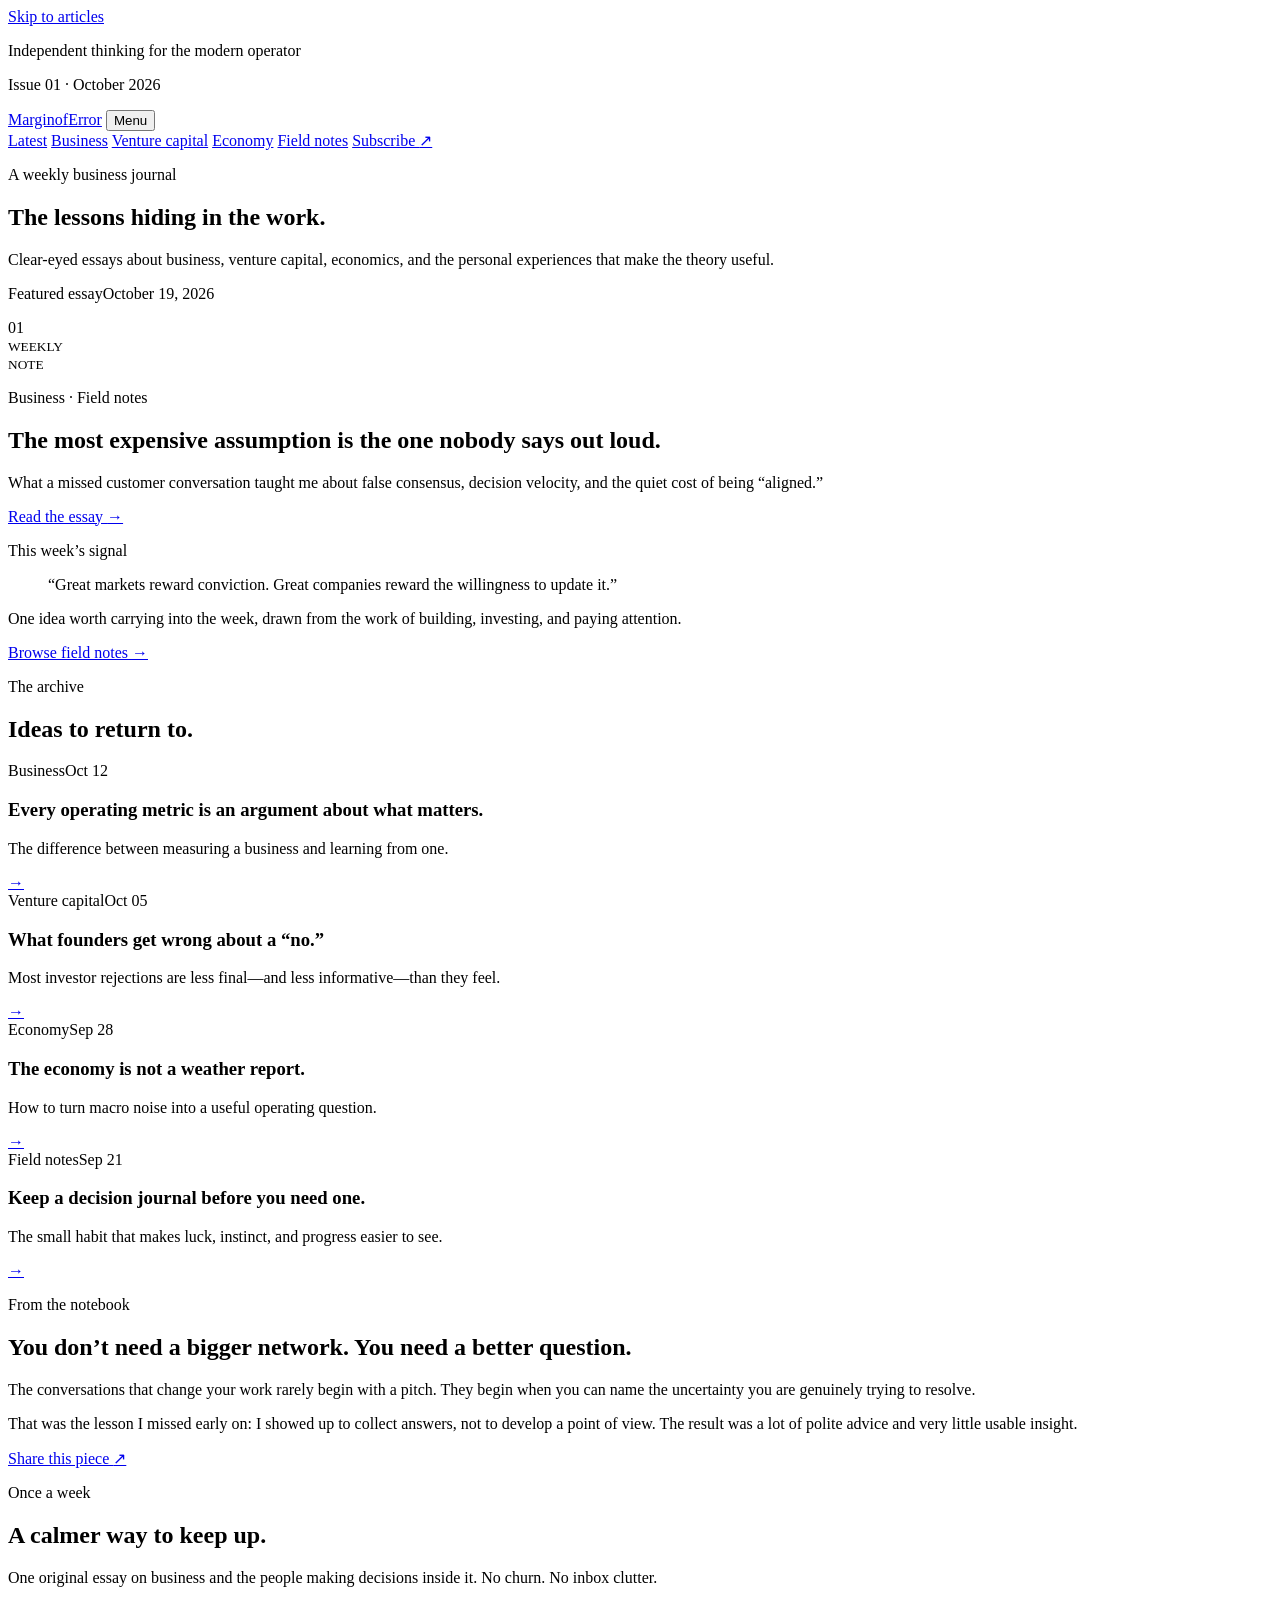
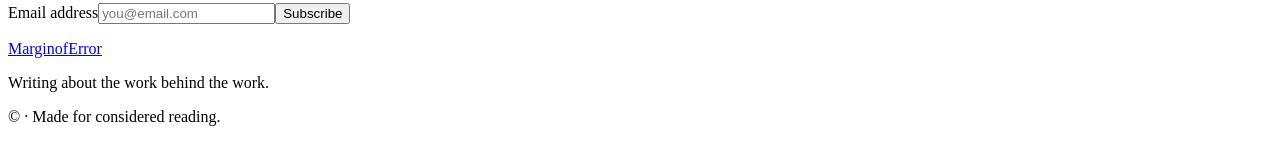
==== index.html @ c765448d "Publish Margin of Error homepage" ====
<!doctype html>
<html lang="en">
  <head>
    <meta charset="UTF-8" />
    <meta name="viewport" content="width=device-width, initial-scale=1.0" />
    <meta name="description" content="A weekly field note on business, venture capital, economics, and the lessons behind the decisions." />
    <title>Margin of Error — Business notes for people building things</title>
    <link rel="preconnect" href="https://fonts.googleapis.com" />
    <link rel="preconnect" href="https://fonts.gstatic.com" crossorigin />
    <link href="https://fonts.googleapis.com/css2?family=DM+Mono:wght@400;500&family=DM+Sans:wght@400;500;600;700&family=Newsreader:opsz,wght@6..72,400;6..72,500;6..72,600&display=swap" rel="stylesheet" />
    <link rel="stylesheet" href="styles.css" />
  </head>
  <body>
    <a class="skip-link" href="#main">Skip to articles</a>
    <header class="site-header">
      <div class="topline">
        <p>Independent thinking for the modern operator</p>
        <p id="issue-date">Issue 01 · October 2026</p>
      </div>
      <div class="masthead">
        <a class="wordmark" href="#top" aria-label="Margin of Error home">Margin<span>of</span>Error</a>
        <button class="menu-button" aria-expanded="false" aria-controls="site-nav">Menu <span></span></button>
      </div>
      <nav id="site-nav" class="site-nav" aria-label="Primary navigation">
        <a class="active" href="#latest">Latest</a>
        <a href="#business">Business</a>
        <a href="#venture">Venture capital</a>
        <a href="#economy">Economy</a>
        <a href="#notes">Field notes</a>
        <a class="subscribe-link" href="#subscribe">Subscribe <span>↗</span></a>
      </nav>
    </header>

    <main id="main">
      <section id="top" class="intro" aria-labelledby="intro-title">
        <p class="eyebrow">A weekly business journal</p>
        <h1 id="intro-title">The lessons hiding in the work.</h1>
        <p class="dek">Clear-eyed essays about business, venture capital, economics, and the personal experiences that make the theory useful.</p>
      </section>

      <section id="latest" class="feature-grid" aria-labelledby="feature-title">
        <article class="feature-story">
          <div class="story-kicker"><span>Featured essay</span><time datetime="2026-10-19">October 19, 2026</time></div>
          <div class="feature-art" aria-hidden="true">
            <div class="sun"></div><div class="horizon"></div><div class="shape shape-one"></div><div class="shape shape-two"></div><div class="shape shape-three"></div>
            <p>01<br><small>WEEKLY<br>NOTE</small></p>
          </div>
          <p class="category">Business · Field notes</p>
          <h2 id="feature-title">The most expensive assumption is the one nobody says out loud.</h2>
          <p class="summary">What a missed customer conversation taught me about false consensus, decision velocity, and the quiet cost of being “aligned.”</p>
          <a class="text-link" href="#essay">Read the essay <span>→</span></a>
        </article>
        <aside class="weekly-note" aria-labelledby="note-title">
          <p class="eyebrow">This week’s signal</p>
          <blockquote id="note-title">“Great markets reward conviction. Great companies reward the willingness to update it.”</blockquote>
          <p>One idea worth carrying into the week, drawn from the work of building, investing, and paying attention.</p>
          <a href="#notes" class="text-link">Browse field notes <span>→</span></a>
        </aside>
      </section>

      <section class="archive" aria-labelledby="archive-title">
        <div class="section-heading"><p class="eyebrow">The archive</p><h2 id="archive-title">Ideas to return to.</h2></div>
        <div class="article-list">
          <article id="business" class="article-row">
            <div class="article-meta"><span>Business</span><time datetime="2026-10-12">Oct 12</time></div>
            <div><h3>Every operating metric is an argument about what matters.</h3><p>The difference between measuring a business and learning from one.</p></div>
            <a href="#essay" aria-label="Read Every operating metric is an argument about what matters">→</a>
          </article>
          <article id="venture" class="article-row">
            <div class="article-meta"><span>Venture capital</span><time datetime="2026-10-05">Oct 05</time></div>
            <div><h3>What founders get wrong about a “no.”</h3><p>Most investor rejections are less final—and less informative—than they feel.</p></div>
            <a href="#essay" aria-label="Read What founders get wrong about a no">→</a>
          </article>
          <article id="economy" class="article-row">
            <div class="article-meta"><span>Economy</span><time datetime="2026-09-28">Sep 28</time></div>
            <div><h3>The economy is not a weather report.</h3><p>How to turn macro noise into a useful operating question.</p></div>
            <a href="#essay" aria-label="Read The economy is not a weather report">→</a>
          </article>
          <article id="notes" class="article-row">
            <div class="article-meta"><span>Field notes</span><time datetime="2026-09-21">Sep 21</time></div>
            <div><h3>Keep a decision journal before you need one.</h3><p>The small habit that makes luck, instinct, and progress easier to see.</p></div>
            <a href="#essay" aria-label="Read Keep a decision journal before you need one">→</a>
          </article>
        </div>
      </section>

      <section id="essay" class="essay-preview" aria-labelledby="essay-title">
        <p class="eyebrow">From the notebook</p>
        <h2 id="essay-title">You don’t need a bigger network. You need a better question.</h2>
        <div class="essay-copy"><p>The conversations that change your work rarely begin with a pitch. They begin when you can name the uncertainty you are genuinely trying to resolve.</p><p>That was the lesson I missed early on: I showed up to collect answers, not to develop a point of view. The result was a lot of polite advice and very little usable insight.</p></div>
        <a class="button" href="mailto:?subject=Margin%20of%20Error">Share this piece <span>↗</span></a>
      </section>

      <section id="subscribe" class="subscribe" aria-labelledby="subscribe-title">
        <div><p class="eyebrow">Once a week</p><h2 id="subscribe-title">A calmer way to keep up.</h2></div>
        <div><p>One original essay on business and the people making decisions inside it. No churn. No inbox clutter.</p><form class="signup-form"><label class="sr-only" for="email">Email address</label><input id="email" type="email" placeholder="you@email.com" required /><button type="submit">Subscribe</button></form><p class="form-message" aria-live="polite"></p></div>
      </section>
    </main>
    <footer><a class="wordmark small" href="#top">Margin<span>of</span>Error</a><p>Writing about the work behind the work.</p><p>© <span id="year"></span> · Made for considered reading.</p></footer>
    <script src="script.js"></script>
  </body>
</html>
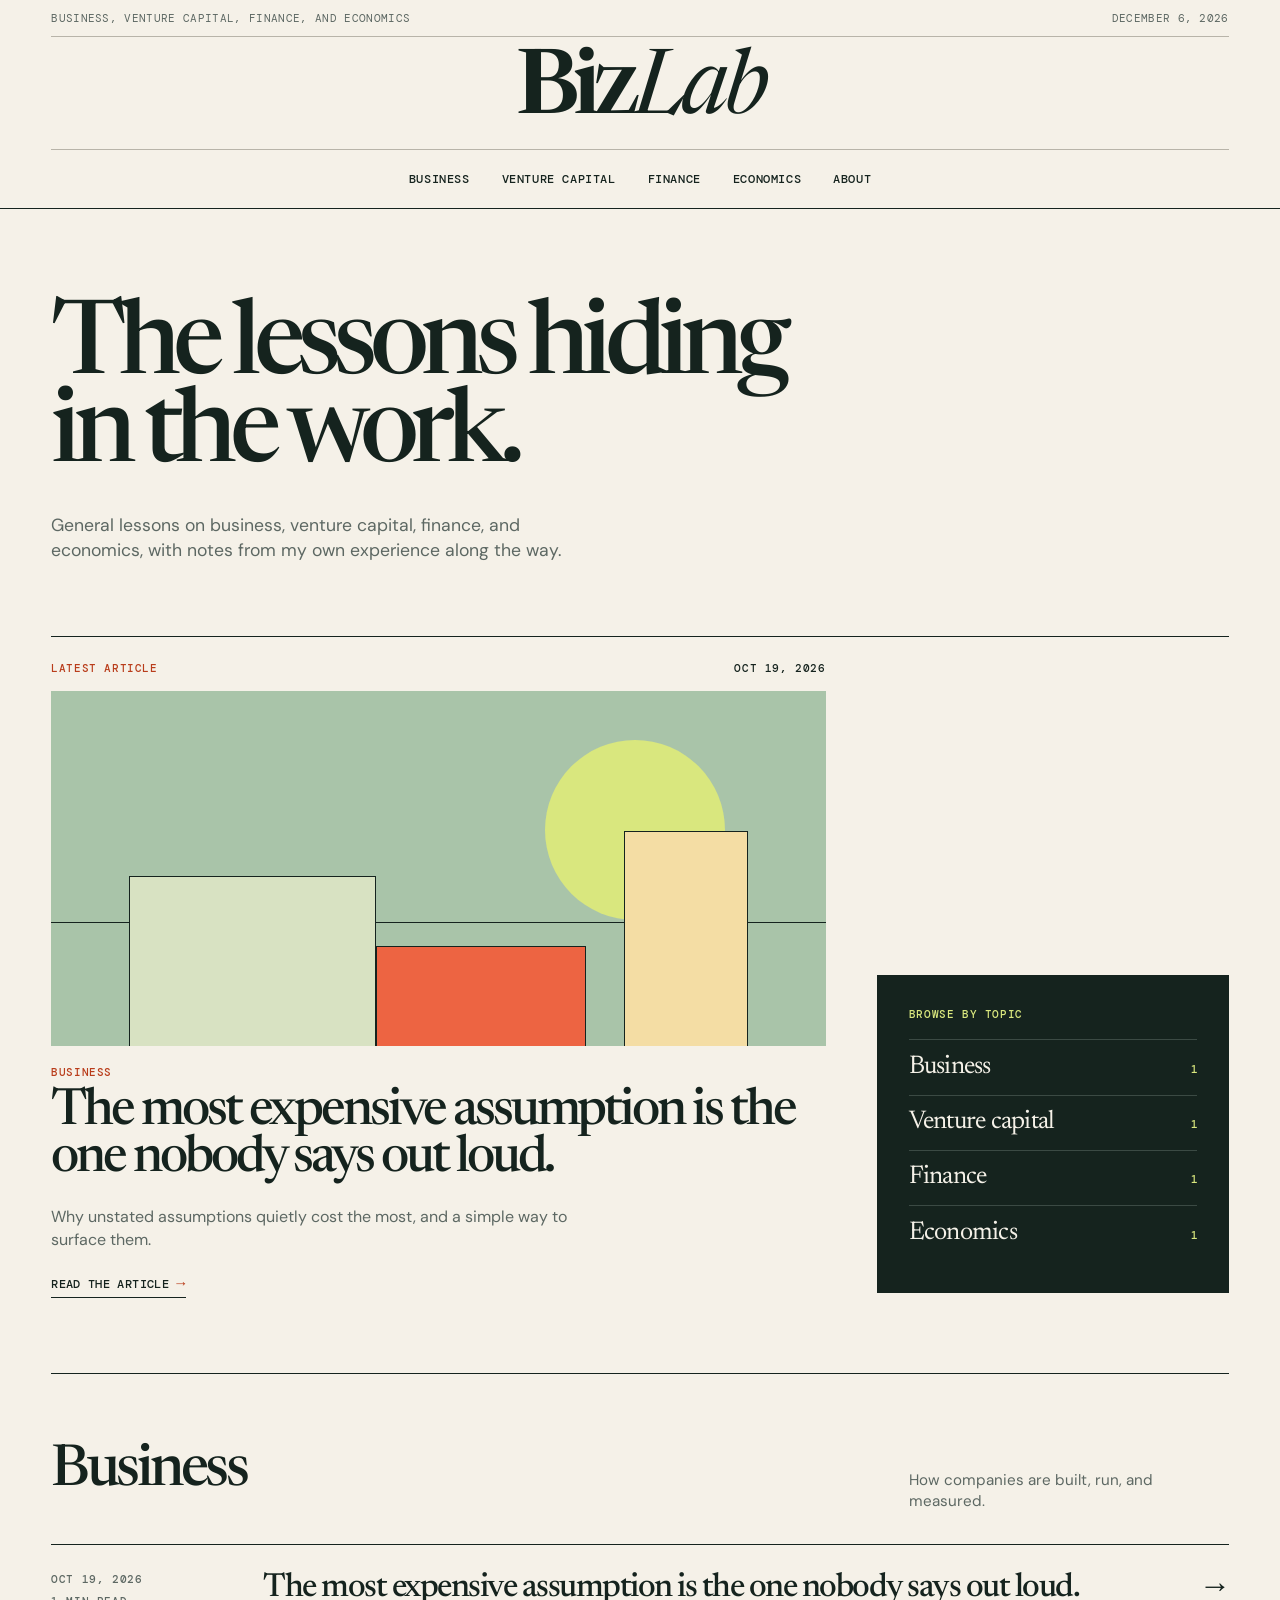
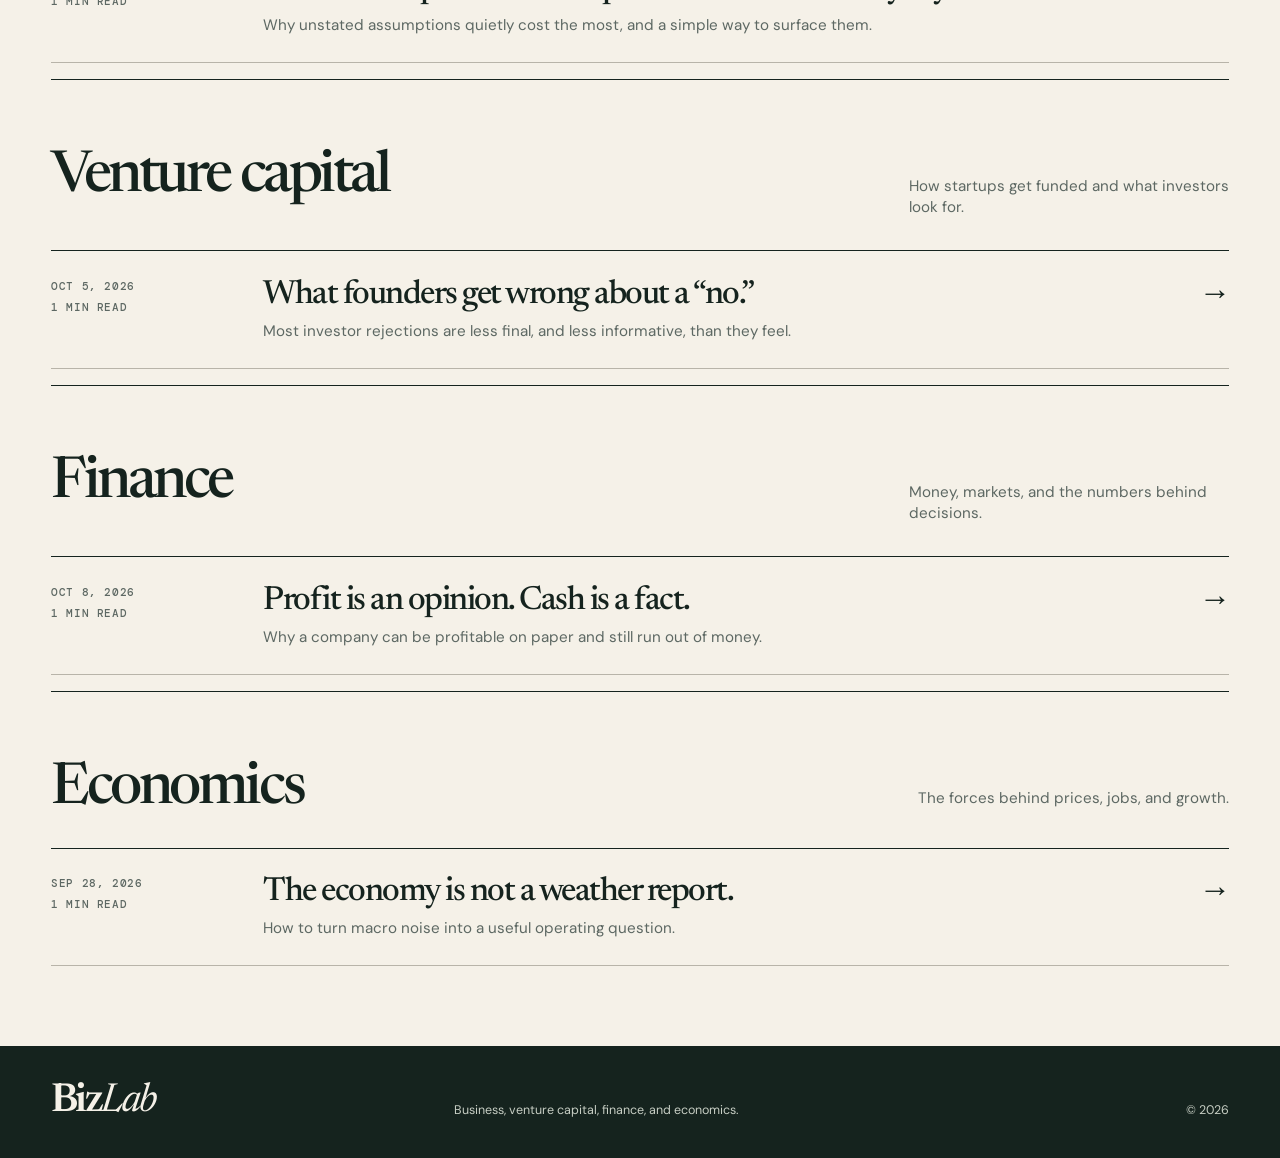
==== commit c1de869e: "Add files via upload" ====
--- a/index.html
+++ b/index.html
@@ -1,102 +1,6 @@
 <!doctype html>
-<html lang="en">
-  <head>
-    <meta charset="UTF-8" />
-    <meta name="viewport" content="width=device-width, initial-scale=1.0" />
-    <meta name="description" content="A weekly field note on business, venture capital, economics, and the lessons behind the decisions." />
-    <title>Margin of Error — Business notes for people building things</title>
-    <link rel="preconnect" href="https://fonts.googleapis.com" />
-    <link rel="preconnect" href="https://fonts.gstatic.com" crossorigin />
-    <link href="https://fonts.googleapis.com/css2?family=DM+Mono:wght@400;500&family=DM+Sans:wght@400;500;600;700&family=Newsreader:opsz,wght@6..72,400;6..72,500;6..72,600&display=swap" rel="stylesheet" />
-    <link rel="stylesheet" href="styles.css" />
-  </head>
-  <body>
-    <a class="skip-link" href="#main">Skip to articles</a>
-    <header class="site-header">
-      <div class="topline">
-        <p>Independent thinking for the modern operator</p>
-        <p id="issue-date">Issue 01 · October 2026</p>
-      </div>
-      <div class="masthead">
-        <a class="wordmark" href="#top" aria-label="Margin of Error home">Margin<span>of</span>Error</a>
-        <button class="menu-button" aria-expanded="false" aria-controls="site-nav">Menu <span></span></button>
-      </div>
-      <nav id="site-nav" class="site-nav" aria-label="Primary navigation">
-        <a class="active" href="#latest">Latest</a>
-        <a href="#business">Business</a>
-        <a href="#venture">Venture capital</a>
-        <a href="#economy">Economy</a>
-        <a href="#notes">Field notes</a>
-        <a class="subscribe-link" href="#subscribe">Subscribe <span>↗</span></a>
-      </nav>
-    </header>
-
-    <main id="main">
-      <section id="top" class="intro" aria-labelledby="intro-title">
-        <p class="eyebrow">A weekly business journal</p>
-        <h1 id="intro-title">The lessons hiding in the work.</h1>
-        <p class="dek">Clear-eyed essays about business, venture capital, economics, and the personal experiences that make the theory useful.</p>
-      </section>
-
-      <section id="latest" class="feature-grid" aria-labelledby="feature-title">
-        <article class="feature-story">
-          <div class="story-kicker"><span>Featured essay</span><time datetime="2026-10-19">October 19, 2026</time></div>
-          <div class="feature-art" aria-hidden="true">
-            <div class="sun"></div><div class="horizon"></div><div class="shape shape-one"></div><div class="shape shape-two"></div><div class="shape shape-three"></div>
-            <p>01<br><small>WEEKLY<br>NOTE</small></p>
-          </div>
-          <p class="category">Business · Field notes</p>
-          <h2 id="feature-title">The most expensive assumption is the one nobody says out loud.</h2>
-          <p class="summary">What a missed customer conversation taught me about false consensus, decision velocity, and the quiet cost of being “aligned.”</p>
-          <a class="text-link" href="#essay">Read the essay <span>→</span></a>
-        </article>
-        <aside class="weekly-note" aria-labelledby="note-title">
-          <p class="eyebrow">This week’s signal</p>
-          <blockquote id="note-title">“Great markets reward conviction. Great companies reward the willingness to update it.”</blockquote>
-          <p>One idea worth carrying into the week, drawn from the work of building, investing, and paying attention.</p>
-          <a href="#notes" class="text-link">Browse field notes <span>→</span></a>
-        </aside>
-      </section>
-
-      <section class="archive" aria-labelledby="archive-title">
-        <div class="section-heading"><p class="eyebrow">The archive</p><h2 id="archive-title">Ideas to return to.</h2></div>
-        <div class="article-list">
-          <article id="business" class="article-row">
-            <div class="article-meta"><span>Business</span><time datetime="2026-10-12">Oct 12</time></div>
-            <div><h3>Every operating metric is an argument about what matters.</h3><p>The difference between measuring a business and learning from one.</p></div>
-            <a href="#essay" aria-label="Read Every operating metric is an argument about what matters">→</a>
-          </article>
-          <article id="venture" class="article-row">
-            <div class="article-meta"><span>Venture capital</span><time datetime="2026-10-05">Oct 05</time></div>
-            <div><h3>What founders get wrong about a “no.”</h3><p>Most investor rejections are less final—and less informative—than they feel.</p></div>
-            <a href="#essay" aria-label="Read What founders get wrong about a no">→</a>
-          </article>
-          <article id="economy" class="article-row">
-            <div class="article-meta"><span>Economy</span><time datetime="2026-09-28">Sep 28</time></div>
-            <div><h3>The economy is not a weather report.</h3><p>How to turn macro noise into a useful operating question.</p></div>
-            <a href="#essay" aria-label="Read The economy is not a weather report">→</a>
-          </article>
-          <article id="notes" class="article-row">
-            <div class="article-meta"><span>Field notes</span><time datetime="2026-09-21">Sep 21</time></div>
-            <div><h3>Keep a decision journal before you need one.</h3><p>The small habit that makes luck, instinct, and progress easier to see.</p></div>
-            <a href="#essay" aria-label="Read Keep a decision journal before you need one">→</a>
-          </article>
-        </div>
-      </section>
-
-      <section id="essay" class="essay-preview" aria-labelledby="essay-title">
-        <p class="eyebrow">From the notebook</p>
-        <h2 id="essay-title">You don’t need a bigger network. You need a better question.</h2>
-        <div class="essay-copy"><p>The conversations that change your work rarely begin with a pitch. They begin when you can name the uncertainty you are genuinely trying to resolve.</p><p>That was the lesson I missed early on: I showed up to collect answers, not to develop a point of view. The result was a lot of polite advice and very little usable insight.</p></div>
-        <a class="button" href="mailto:?subject=Margin%20of%20Error">Share this piece <span>↗</span></a>
-      </section>
-
-      <section id="subscribe" class="subscribe" aria-labelledby="subscribe-title">
-        <div><p class="eyebrow">Once a week</p><h2 id="subscribe-title">A calmer way to keep up.</h2></div>
-        <div><p>One original essay on business and the people making decisions inside it. No churn. No inbox clutter.</p><form class="signup-form"><label class="sr-only" for="email">Email address</label><input id="email" type="email" placeholder="you@email.com" required /><button type="submit">Subscribe</button></form><p class="form-message" aria-live="polite"></p></div>
-      </section>
-    </main>
-    <footer><a class="wordmark small" href="#top">Margin<span>of</span>Error</a><p>Writing about the work behind the work.</p><p>© <span id="year"></span> · Made for considered reading.</p></footer>
-    <script src="script.js"></script>
-  </body>
-</html>
+<html lang="en"><head><meta charset="UTF-8" /><meta name="viewport" content="width=device-width, initial-scale=1.0" /><meta name="description" content="Lessons on business, venture capital, finance, and economics." /><link rel="preconnect" href="https://fonts.googleapis.com" /><link rel="preconnect" href="https://fonts.gstatic.com" crossorigin /><link href="https://fonts.googleapis.com/css2?family=DM+Mono:wght@400;500&family=DM+Sans:wght@400;500;600;700&family=Newsreader:opsz,wght@6..72,400;6..72,500;6..72,600&display=swap" rel="stylesheet" /><link rel="stylesheet" href="styles.css" /><title>BizLab — Lessons in business, venture capital, finance, and economics</title></head>
+<body data-page="home"><a class="skip-link" href="#main">Skip to articles</a>
+<header class="site-header" id="site-header"></header>
+<main id="main"><noscript>Please turn on JavaScript to read the articles.</noscript></main>
+<footer id="site-footer"></footer><script src="articles.js"></script><script src="script.js"></script></body></html>
--- a/styles.css
+++ b/styles.css
@@ -0,0 +1,80 @@
+:root{--ink:#15231e;--paper:#f5f1e8;--orange:#ed6442;--rust:#b93d1b;--lime:#d9e77e;--line:#b8b4a9;--muted:#5d6863;--serif:"Newsreader",Georgia,serif;--sans:"DM Sans",Arial,sans-serif;--mono:"DM Mono",monospace}
+*{box-sizing:border-box}
+@media(prefers-reduced-motion:no-preference){html{scroll-behavior:smooth}}
+body{margin:0;background:var(--paper);color:var(--ink);font-family:var(--sans);font-size:16px}
+a{color:inherit;text-decoration:none}
+:focus-visible{outline:2px solid var(--rust);outline-offset:3px}
+.skip-link{position:absolute;left:1rem;top:-3rem;background:var(--ink);color:#fff;padding:.6rem 1rem;z-index:3}.skip-link:focus{top:1rem}
+.site-header{padding:0 4vw;border-bottom:1px solid var(--ink)}
+.topline{display:flex;justify-content:space-between;padding:.7rem 0;border-bottom:1px solid var(--line);font:11px var(--mono);letter-spacing:.03em;text-transform:uppercase;color:var(--muted)}.topline p{margin:0}
+.masthead{position:relative;display:flex;align-items:center;justify-content:center;padding:1.25rem 0}
+.wordmark{font:600 clamp(2.65rem,7vw,6rem)/.8 var(--serif);letter-spacing:-.07em}
+.wordmark span{font-style:italic;font-weight:400;letter-spacing:-.05em}
+.menu-button{position:absolute;right:0;border:0;background:none;font:500 12px var(--mono);text-transform:uppercase;letter-spacing:.06em;color:var(--ink);display:none;gap:.5rem;align-items:center;cursor:pointer}
+.menu-button span,.menu-button span:after{display:block;width:18px;height:1px;background:currentColor;content:""}.menu-button span:after{transform:translateY(5px)}
+.site-nav{display:flex;justify-content:center;gap:2rem;padding:1rem 0;border-top:1px solid var(--line);font:500 12px var(--mono);text-transform:uppercase;letter-spacing:.05em}
+.site-nav a{padding:.3rem 0}.site-nav a.active,.site-nav a:hover{border-bottom:1px solid var(--orange)}
+main{max-width:1280px;margin:auto;padding:0 4vw}
+.intro{max-width:800px;padding:6rem 0 4.5rem}
+.intro h1{font:500 clamp(3.5rem,8vw,7.8rem)/.86 var(--serif);letter-spacing:-.075em;margin:0;max-width:760px}
+.dek{font:400 1.1rem/1.45 var(--sans);max-width:520px;margin:2rem 0 0;color:var(--muted)}
+.eyebrow,.category,.story-kicker,.article-meta{font:500 11px var(--mono);letter-spacing:.055em;text-transform:uppercase}
+.eyebrow{margin:0 0 1.15rem}
+.feature-grid{border-top:1px solid var(--ink);display:grid;grid-template-columns:minmax(0,1.65fr) minmax(280px,.75fr);gap:4vw;padding:1.5rem 0 5rem}
+.story-kicker{display:flex;justify-content:space-between;margin-bottom:1rem}.story-kicker span{color:var(--rust)}
+.feature-art{display:block;height:355px;background:#a9c4a9;position:relative;overflow:hidden;margin-bottom:1.2rem}
+.sun{position:absolute;width:180px;height:180px;border-radius:50%;right:13%;top:14%;background:var(--lime)}
+.horizon{position:absolute;top:65%;height:1px;left:0;right:0;background:var(--ink)}
+.shape{position:absolute;border:1px solid var(--ink);background:#d8e2c2}
+.shape-one{height:170px;width:32%;left:10%;bottom:0;border-bottom:0}
+.shape-two{height:100px;width:27%;left:42%;bottom:0;border-bottom:0;background:var(--orange)}
+.shape-three{height:215px;width:16%;right:10%;bottom:0;border-bottom:0;background:#f4dda4}
+.category{color:var(--rust);margin:1.2rem 0 .6rem}
+.feature-story h2{font:500 clamp(2.1rem,4vw,4.2rem)/.93 var(--serif);letter-spacing:-.06em;max-width:800px;margin:0}
+.summary{line-height:1.45;max-width:540px;color:var(--muted);margin:1.3rem 0}
+.text-link{font:500 12px var(--mono);letter-spacing:.03em;text-transform:uppercase;border-bottom:1px solid var(--ink);padding-bottom:.35rem}.text-link span{color:var(--rust);font-size:1.25em}
+.topics{align-self:end;background:var(--ink);color:var(--paper);padding:2rem}.topics .eyebrow{color:var(--lime)}
+.topics ul{list-style:none;margin:0;padding:0}
+.topics li a{display:flex;justify-content:space-between;align-items:baseline;padding:.9rem 0;border-top:1px solid #3b4a44;font:400 1.6rem/1 var(--serif);letter-spacing:-.03em}
+.topics li a span:last-child{font:500 11px var(--mono);color:var(--lime)}.topics li a:hover{color:var(--lime)}
+.topic,.more{border-top:1px solid var(--ink);padding:4.5rem 0 1rem}.topic:last-of-type{padding-bottom:5rem}
+.section-heading{display:flex;align-items:baseline;justify-content:space-between;gap:2rem;margin-bottom:2rem}
+.section-heading h2{font:500 clamp(2.6rem,4.5vw,4.5rem)/.9 var(--serif);letter-spacing:-.06em;margin:0}
+.section-heading p{margin:0;max-width:320px;color:var(--muted);font-size:.95rem;line-height:1.4}
+.article-list{border-top:1px solid var(--ink)}
+.article-row{display:grid;grid-template-columns:180px 1fr 30px;gap:2rem;padding:1.7rem 0;border-bottom:1px solid var(--line);align-items:start}
+.article-meta{color:var(--muted);display:flex;flex-direction:column;gap:.45rem}
+.article-row h3{font:500 clamp(1.55rem,2.6vw,2.5rem)/1 var(--serif);letter-spacing:-.045em;margin:0}
+.article-row h3 a:hover{text-decoration:underline;text-decoration-color:var(--orange);text-underline-offset:.15em}
+.article-row p{margin:.55rem 0 0;color:var(--muted);font-size:.95rem}
+.article-row>a{font:400 2rem/1 var(--serif);text-align:right}
+.empty{margin:0;padding:1.7rem 0;color:var(--muted);border-bottom:1px solid var(--line)}
+.article{max-width:700px;margin:0 auto;padding:5rem 0 4rem}
+.back{font:500 12px var(--mono);text-transform:uppercase;letter-spacing:.05em;color:var(--rust)}
+.article h1{font:500 clamp(2.6rem,6vw,4.8rem)/.95 var(--serif);letter-spacing:-.06em;margin:1.5rem 0 1.2rem}
+.byline{display:flex;gap:1.5rem;font:500 11px var(--mono);text-transform:uppercase;letter-spacing:.05em;color:var(--muted);margin:0 0 3rem}
+.prose{font:400 1.25rem/1.65 var(--serif)}.prose p{margin:0 0 1.4em}
+.prose h2{font:500 1.9rem/1.1 var(--serif);letter-spacing:-.03em;margin:2em 0 .6em}
+.prose ul,.prose ol{padding-left:1.3em;margin:0 0 1.4em}.prose li{margin-bottom:.5em}
+.prose blockquote{border-left:3px solid var(--orange);margin:1.8em 0;padding-left:1.2em;font-style:italic}
+.prose a{border-bottom:1px solid var(--orange)}
+.button{background:none;color:inherit;cursor:pointer;margin-top:2rem;border:1px solid var(--ink);padding:.75rem 1rem;font:500 11px var(--mono);letter-spacing:.04em;text-transform:uppercase}.button:hover{background:var(--ink);color:var(--lime)}
+.more .section-heading h2{font-size:clamp(1.8rem,3vw,2.6rem)}
+.about{display:grid;grid-template-columns:minmax(240px,380px) 1fr;gap:5vw;padding:6rem 0 7rem;align-items:start}
+.about-photo{aspect-ratio:4/5;background:#a9c4a9;position:relative;overflow:hidden}
+.about-photo img{width:100%;height:100%;object-fit:cover;display:block}
+.photo-fallback{position:absolute;inset:0}.photo-fallback[hidden]{display:none}
+.about h1{font:500 clamp(3rem,6vw,5.5rem)/.9 var(--serif);letter-spacing:-.07em;margin:0 0 1.5rem}
+.about p{font:400 1.2rem/1.6 var(--serif);max-width:560px;margin:0 0 1.2em}
+footer{background:var(--ink);color:var(--paper);padding:2.5rem 4vw;display:grid;grid-template-columns:1fr 1fr 1fr;align-items:end;gap:2rem}
+footer .small{font-size:2.5rem}footer p{margin:0;font-size:.78rem;color:#c7cec4}footer p:last-child{text-align:right}
+@media(max-width:700px){
+.site-header,main{padding-left:1.25rem;padding-right:1.25rem}
+.topline p:first-child{display:none}.topline{justify-content:center}
+.masthead{justify-content:flex-start}.menu-button{display:flex}
+.site-nav{display:none;position:absolute;left:0;right:0;background:var(--paper);z-index:2;padding:1.25rem;flex-direction:column;gap:1rem;border-bottom:1px solid var(--ink)}.site-nav.open{display:flex}
+.intro{padding:4rem 0 3rem}.feature-grid,.about{grid-template-columns:1fr;gap:2rem}.feature-grid{padding-bottom:3.5rem}.feature-art{height:280px}
+.section-heading{display:block}.section-heading p{margin-top:.8rem}
+.article-row{grid-template-columns:1fr 25px;gap:1rem}.article-meta{grid-column:1/-1;flex-direction:row;gap:1rem}.article-row h3{font-size:1.75rem}
+.article{padding:3.5rem 0 3rem}.about{padding:3.5rem 0 4rem}
+footer{grid-template-columns:1fr;gap:1rem}footer p:last-child{text-align:left}}
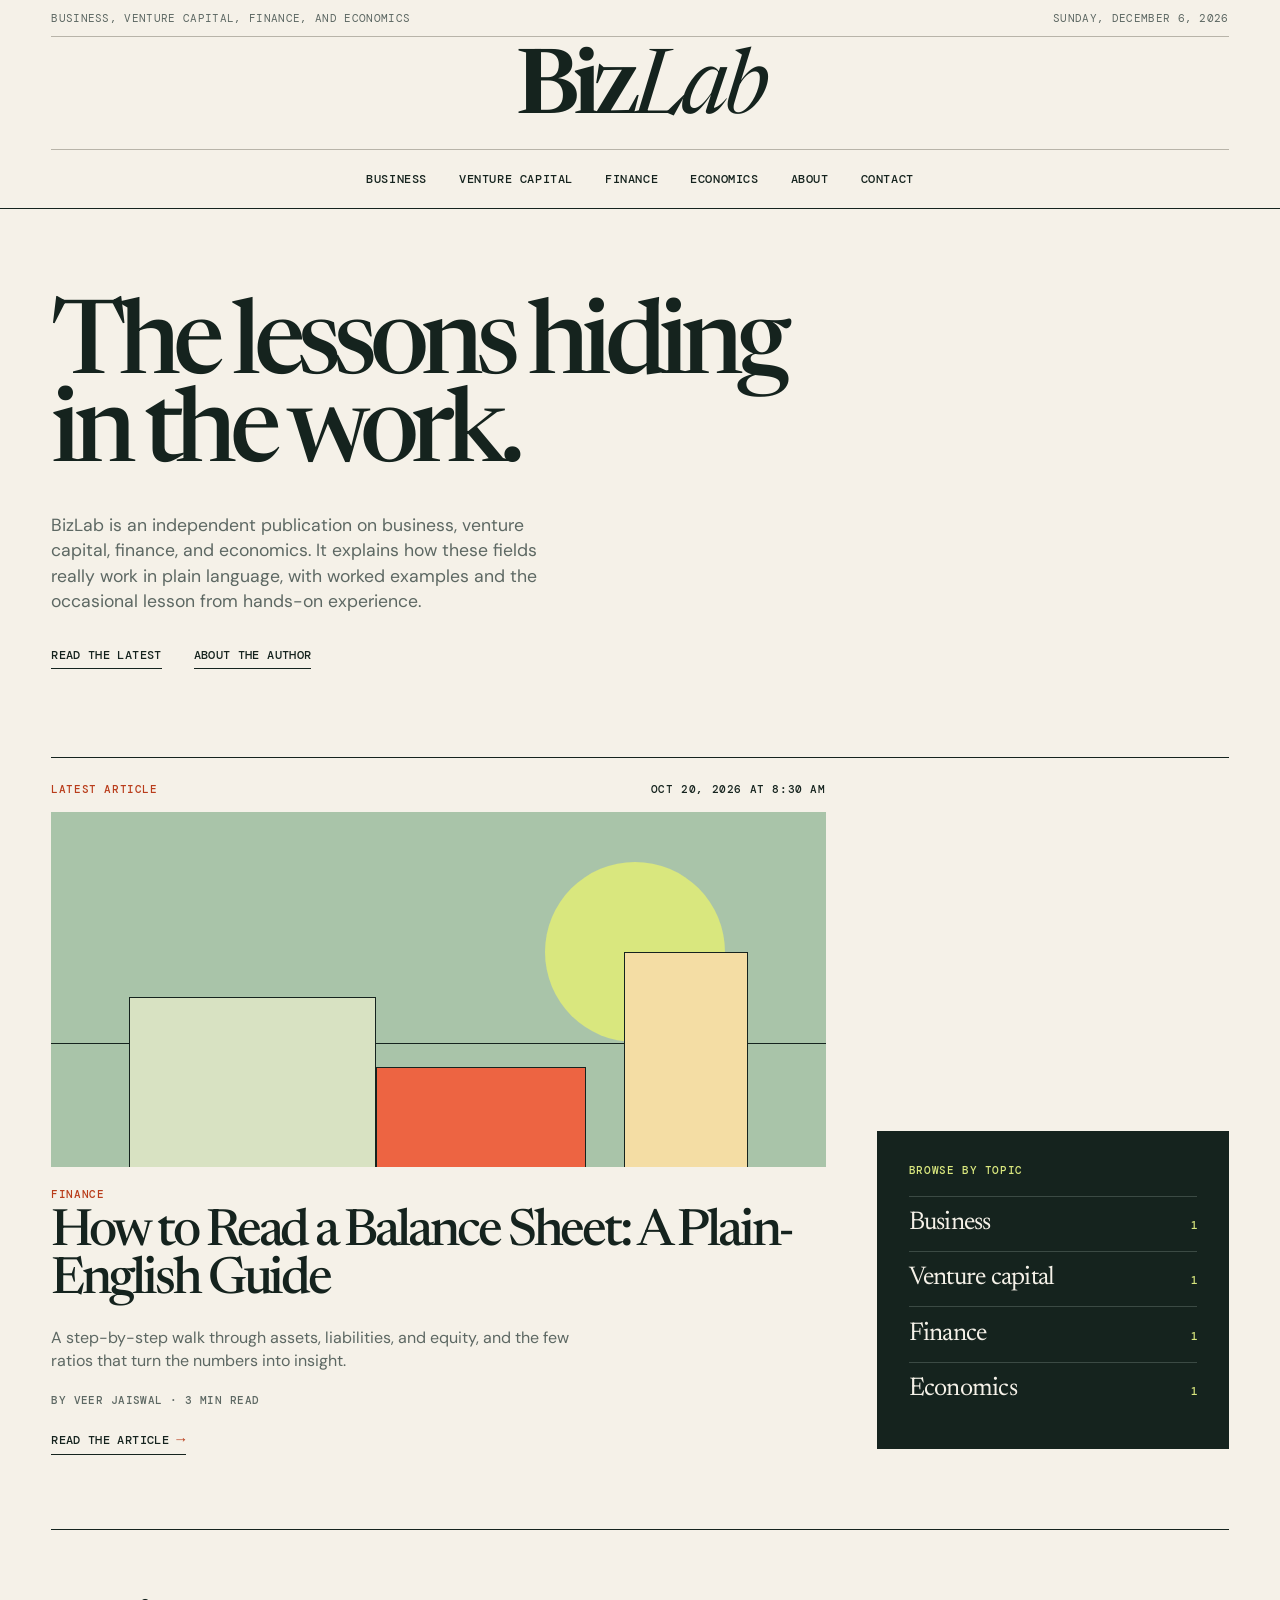
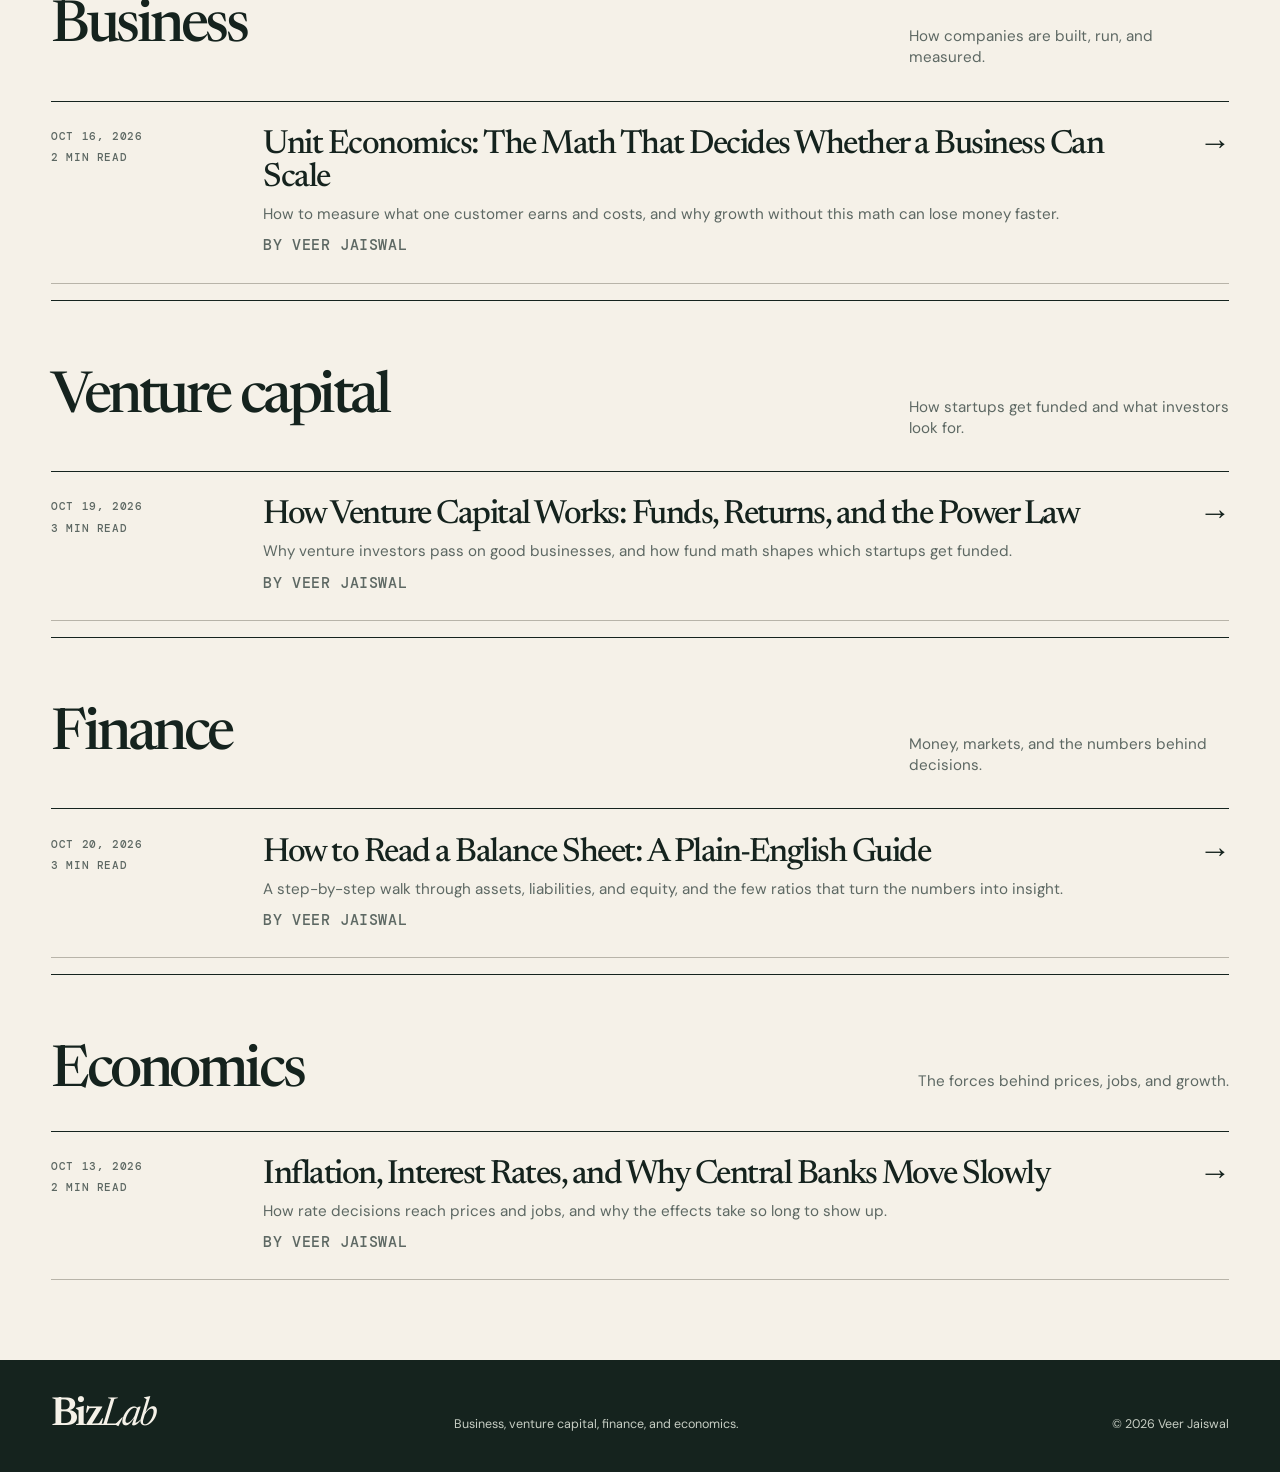
==== commit 0cb95c5f: "Add files via upload" ====
--- a/index.html
+++ b/index.html
@@ -1,6 +1,6 @@
 <!doctype html>
-<html lang="en"><head><meta charset="UTF-8" /><meta name="viewport" content="width=device-width, initial-scale=1.0" /><meta name="description" content="Lessons on business, venture capital, finance, and economics." /><link rel="preconnect" href="https://fonts.googleapis.com" /><link rel="preconnect" href="https://fonts.gstatic.com" crossorigin /><link href="https://fonts.googleapis.com/css2?family=DM+Mono:wght@400;500&family=DM+Sans:wght@400;500;600;700&family=Newsreader:opsz,wght@6..72,400;6..72,500;6..72,600&display=swap" rel="stylesheet" /><link rel="stylesheet" href="styles.css" /><title>BizLab — Lessons in business, venture capital, finance, and economics</title></head>
-<body data-page="home"><a class="skip-link" href="#main">Skip to articles</a>
+<html lang="en"><head><meta charset="UTF-8" /><meta name="viewport" content="width=device-width, initial-scale=1.0" /><meta name="description" content="BizLab: clear lessons on business, venture capital, finance, and economics by Veer Jaiswal." /><link rel="preconnect" href="https://fonts.googleapis.com" /><link rel="preconnect" href="https://fonts.gstatic.com" crossorigin /><link href="https://fonts.googleapis.com/css2?family=DM+Mono:wght@400;500&family=DM+Sans:wght@400;500;600;700;800&family=Newsreader:opsz,wght@6..72,400;6..72,500;6..72,600&display=swap" rel="stylesheet" /><link rel="stylesheet" href="styles.css" /><title>BizLab — Business, venture capital, finance, and economics</title></head>
+<body data-page="home"><a class="skip-link" href="#main">Skip to content</a>
 <header class="site-header" id="site-header"></header>
-<main id="main"><noscript>Please turn on JavaScript to read the articles.</noscript></main>
-<footer id="site-footer"></footer><script src="articles.js"></script><script src="script.js"></script></body></html>
+<main id="main"><noscript>Please turn on JavaScript to view this page.</noscript></main>
+<footer id="site-footer"></footer><script src="news.js"></script><script src="articles.js"></script><script src="script.js"></script></body></html>
--- a/styles.css
+++ b/styles.css
@@ -78,3 +78,31 @@
 .article-row{grid-template-columns:1fr 25px;gap:1rem}.article-meta{grid-column:1/-1;flex-direction:row;gap:1rem}.article-row h3{font-size:1.75rem}
 .article{padding:3.5rem 0 3rem}.about{padding:3.5rem 0 4rem}
 footer{grid-template-columns:1fr;gap:1rem}footer p:last-child{text-align:left}}
+/* ---- Professional article, contact, and about styles ---- */
+.intro-links{display:flex;gap:2rem;margin-top:2rem}
+.by{font:500 11px var(--mono);letter-spacing:.04em;text-transform:uppercase;color:var(--muted)}
+.article-row .by{margin:.7rem 0 0}.feature-story .by{margin:0 0 1.3rem}
+.article{max-width:720px}
+.article h1{font:800 clamp(2.4rem,5.5vw,4rem)/1 var(--sans);letter-spacing:-.05em;margin:1.4rem 0 1rem}
+.dek-article{font:400 1.3rem/1.4 var(--serif);color:var(--muted);margin:0 0 1.6rem}
+.byline{flex-wrap:wrap;gap:.4rem 1.5rem;padding:1rem 0;margin:0 0 2.5rem;border-top:1px solid var(--line);border-bottom:1px solid var(--line)}
+.byline span:first-child{color:var(--ink);font-weight:500}
+.prose{font:400 1.22rem/1.7 var(--serif)}
+.prose>p:first-of-type::first-letter{float:left;font:800 4.6rem/.8 var(--sans);color:var(--rust);padding:.4rem .65rem 0 0}
+.prose h2{font:800 clamp(1.8rem,3vw,2.3rem)/1.05 var(--sans);letter-spacing:-.045em;margin:2.2em 0 .5em}
+.prose strong{font-weight:600}
+.prose table{display:block;overflow-x:auto;width:100%;border-collapse:collapse;font:500 .95rem var(--sans);margin:1.8em 0}
+.prose th,.prose td{padding:.65rem .9rem;border-bottom:1px solid var(--line);text-align:left}
+.prose th{background:#ebe6d9;font-weight:700}.prose td:last-child,.prose th:last-child{text-align:right}
+.takeaways{background:#ebe6d9;border-left:4px solid var(--orange);padding:1.4rem 1.8rem;margin:2.4em 0 1em}
+.takeaways h2{margin:0 0 .6rem;font-size:1.5rem}.takeaways ul{margin:0}
+.disclaimer{font:400 .85rem/1.5 var(--sans);color:var(--muted);margin:2.5rem 0 0}
+.about .lead,.contact .lead{font:400 1.35rem/1.45 var(--serif);color:var(--muted)}
+.about h2{font:800 1.8rem/1.1 var(--sans);letter-spacing:-.04em;margin:1.8em 0 .5em}
+.about a,.contact a{border-bottom:1px solid var(--orange)}
+.contact{max-width:640px;margin:0 auto;padding:6rem 0 7rem}
+.contact h1{font:800 clamp(2.6rem,6vw,4.5rem)/1 var(--sans);letter-spacing:-.05em;margin:0 0 1rem}
+.contact form{margin-top:2.5rem}
+.contact label{display:block;font:500 11px var(--mono);letter-spacing:.05em;text-transform:uppercase;margin:1.4rem 0 .5rem}
+.contact input,.contact textarea{width:100%;font:400 1.05rem var(--sans);padding:.85rem 1rem;background:#fff;border:1px solid var(--ink);color:var(--ink);border-radius:0}
+#form-status{margin:1.2rem 0 0;color:var(--muted)}
